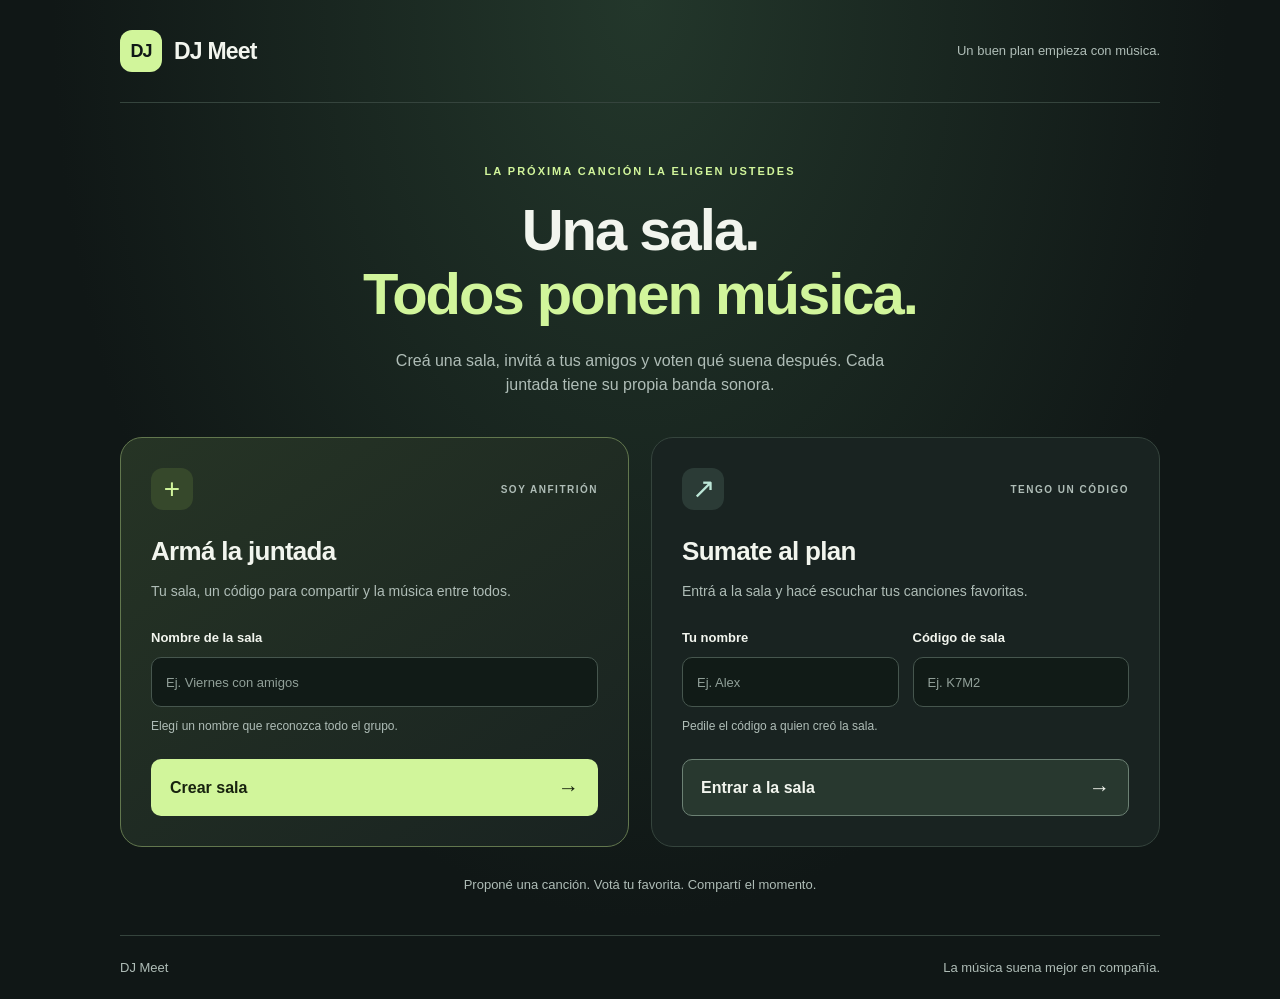
==== index.html @ 81e6794a "se estructuro el proyecto dj-meet, se agrego img para sala.html. asimismo se creo la pagina index y " ====
<!DOCTYPE html>
<html lang="es">
<head>
    <meta charset="UTF-8">
    <meta name="viewport" content="width=device-width, initial-scale=1.0">
    <meta name="theme-color" content="#101716">
    <meta name="description" content="Creá una sala, compartí canciones y elegí con tus amigos qué suena después.">
    <title>DJ Meet — La música la elegimos todos</title>
    <link rel="stylesheet" href="css/estilos.css">
</head>
<body>
    <div class="contenedor">
        <header class="encabezado">
            <a class="marca" href="./" aria-label="DJ Meet, inicio">
                <span class="marca-icono" aria-hidden="true">DJ</span>
                <span>DJ Meet</span>
            </a>
            <span class="lema">Un buen plan empieza con música.</span>
        </header>

        <main>
            <section class="presentacion" aria-labelledby="titulo-principal">
                <p class="etiqueta">LA PRÓXIMA CANCIÓN LA ELIGEN USTEDES</p>
                <h1 id="titulo-principal">Una sala.<br><span>Todos ponen música.</span></h1>
                <p class="descripcion">
                    Creá una sala, invitá a tus amigos y voten qué suena después.
                    Cada juntada tiene su propia banda sonora.
                </p>
            </section>

            <div class="opciones">
                <!-- Formulario para quien organiza la juntada. -->
                <section class="tarjeta tarjeta-crear" aria-labelledby="titulo-crear">
                    <div class="cabecera-tarjeta">
                        <span class="icono-tarjeta" aria-hidden="true">+</span>
                        <span class="identificador">SOY ANFITRIÓN</span>
                    </div>
                    <h2 id="titulo-crear">Armá la juntada</h2>
                    <p class="texto-tarjeta">Tu sala, un código para compartir y la música entre todos.</p>

                    <form class="formulario" id="form-crear-sala">
                        <div class="campo">
                            <label for="nombre-sala">Nombre de la sala</label>
                            <input type="text" id="nombre-sala" name="nombre_sala"
                                placeholder="Ej. Viernes con amigos" maxlength="60" required>
                        </div>
                        <p class="ayuda">Elegí un nombre que reconozca todo el grupo.</p>
                        <!-- Los botones se conectarán con JavaScript más adelante. -->
                        <button class="boton boton-principal" type="button" id="boton-crear">
                            Crear sala <span aria-hidden="true">→</span>
                        </button>
                    </form>
                </section>

                <!-- Formulario para quienes tienen un código de sala. -->
                <section class="tarjeta" aria-labelledby="titulo-unirse">
                    <div class="cabecera-tarjeta">
                        <span class="icono-tarjeta icono-unirse" aria-hidden="true">↗</span>
                        <span class="identificador">TENGO UN CÓDIGO</span>
                    </div>
                    <h2 id="titulo-unirse">Sumate al plan</h2>
                    <p class="texto-tarjeta">Entrá a la sala y hacé escuchar tus canciones favoritas.</p>

                    <form class="formulario" id="form-unirse-sala">
                        <div class="campos-unirse">
                            <div class="campo">
                                <label for="nombre-participante">Tu nombre</label>
                                <input type="text" id="nombre-participante" name="nombre"
                                    placeholder="Ej. Alex" autocomplete="nickname" maxlength="40" required>
                            </div>
                            <div class="campo">
                                <label for="codigo-sala">Código de sala</label>
                                <input type="text" id="codigo-sala" name="codigo"
                                    placeholder="Ej. K7M2" autocomplete="off" spellcheck="false" required>
                            </div>
                        </div>
                        <p class="ayuda">Pedile el código a quien creó la sala.</p>
                        <button class="boton boton-secundario" type="button" id="boton-unirse">
                            Entrar a la sala <span aria-hidden="true">→</span>
                        </button>
                    </form>
                </section>
            </div>

            <p class="nota">Proponé una canción. Votá tu favorita. Compartí el momento.</p>
        </main>

        <footer class="pie">
            <span>DJ Meet</span>
            <span>La música suena mejor en compañía.</span>
        </footer>
    </div>
</body>
</html>
---- css/estilos.css ----
/* Colores y ajustes generales. */
:root {
    color-scheme: dark;
    --fondo: #101716;
    --tarjeta: #192321;
    --texto: #f2f5ee;
    --texto-suave: #afbdb7;
    --acento: #d1f59b;
    --borde: #35443d;
}

* {
    box-sizing: border-box;
}

body {
    margin: 0;
    min-width: 320px;
    min-height: 100vh;
    background: radial-gradient(ellipse at top, #23372b 0%, var(--fondo) 65%);
    color: var(--texto);
    font-family: "Segoe UI", Arial, sans-serif;
    line-height: 1.5;
}

button,
input {
    font: inherit;
}

.contenedor {
    width: min(1040px, calc(100% - 48px));
    margin: 0 auto;
}

/* Encabezado y presentación. */
.encabezado {
    display: flex;
    justify-content: space-between;
    align-items: center;
    gap: 24px;
    padding: 30px 0;
    border-bottom: 1px solid var(--borde);
}

.marca {
    display: inline-flex;
    align-items: center;
    gap: 12px;
    color: var(--texto);
    text-decoration: none;
    font-size: 23px;
    font-weight: 750;
    letter-spacing: -0.8px;
}

.marca-icono {
    display: grid;
    place-items: center;
    width: 42px;
    height: 42px;
    border-radius: 12px;
    background: var(--acento);
    color: var(--fondo);
    font-size: 18px;
    letter-spacing: -1px;
}

.lema,
.pie {
    color: var(--texto-suave);
    font-size: 13px;
}

.presentacion {
    max-width: 740px;
    margin: 0 auto;
    padding: 60px 0 40px;
    text-align: center;
}

.etiqueta {
    margin: 0 0 18px;
    color: var(--acento);
    font-size: 11px;
    font-weight: 700;
    letter-spacing: 2px;
}

h1 {
    margin: 0;
    font-size: clamp(36px, 5.5vw, 58px);
    font-weight: 750;
    line-height: 1.12;
    letter-spacing: -2px;
}

h1 span {
    color: var(--acento);
}

.descripcion {
    max-width: 490px;
    margin: 22px auto 0;
    color: var(--texto-suave);
    font-size: 16px;
}

/* Las dos opciones de la pantalla inicial. */
.opciones {
    display: grid;
    grid-template-columns: repeat(2, minmax(0, 1fr));
    gap: 22px;
}

.tarjeta {
    display: flex;
    flex-direction: column;
    padding: 30px;
    border: 1px solid var(--borde);
    border-radius: 22px;
    background: var(--tarjeta);
}

.tarjeta-crear {
    border-color: #62774e;
    background: linear-gradient(145deg, #263425, var(--tarjeta));
}

.cabecera-tarjeta {
    display: flex;
    align-items: center;
    justify-content: space-between;
    gap: 12px;
    margin-bottom: 22px;
}

.icono-tarjeta {
    display: grid;
    place-items: center;
    width: 42px;
    height: 42px;
    border-radius: 12px;
    background: #36482b;
    color: var(--acento);
    font-size: 28px;
    line-height: 1;
}

.icono-unirse {
    background: #2b3b36;
    color: #bce6d7;
}

.identificador {
    color: var(--texto-suave);
    font-size: 10px;
    font-weight: 700;
    letter-spacing: 1.5px;
}

h2 {
    margin: 0;
    font-size: 26px;
    letter-spacing: -0.7px;
}

.texto-tarjeta {
    margin: 10px 0 26px;
    color: var(--texto-suave);
    font-size: 14px;
}

/* Campos y botones. */
.formulario {
    display: flex;
    flex: 1;
    flex-direction: column;
}

.campos-unirse {
    display: grid;
    grid-template-columns: repeat(2, minmax(0, 1fr));
    gap: 14px;
}

.campo {
    display: flex;
    flex-direction: column;
    gap: 9px;
}

label {
    font-size: 13px;
    font-weight: 600;
}

input {
    width: 100%;
    min-height: 49px;
    padding: 12px 14px;
    border: 1px solid #46564e;
    border-radius: 10px;
    background: #111b17;
    color: var(--texto);
}

input::placeholder {
    color: #91a099;
    font-size: 13px;
}

input:focus-visible,
button:focus-visible,
a:focus-visible {
    outline: 3px solid var(--acento);
    outline-offset: 4px;
}

.ayuda {
    margin: 10px 0 24px;
    color: var(--texto-suave);
    font-size: 12px;
}

.boton {
    display: flex;
    align-items: center;
    justify-content: space-between;
    width: 100%;
    min-height: 50px;
    margin-top: auto;
    padding: 12px 18px;
    border: 1px solid transparent;
    border-radius: 10px;
    font-weight: 700;
    cursor: pointer;
}

.boton span {
    font-size: 21px;
}

.boton-principal {
    background: var(--acento);
    color: #17220e;
}

.boton-principal:hover {
    background: #e0ffb4;
}

.boton-secundario {
    border-color: #6c8174;
    background: #28382f;
    color: var(--texto);
}

.boton-secundario:hover {
    background: #354b3e;
}

.nota {
    margin: 28px 0 40px;
    color: var(--texto-suave);
    font-size: 13px;
    text-align: center;
}

.pie {
    display: flex;
    justify-content: space-between;
    gap: 16px;
    padding: 22px 0;
    border-top: 1px solid var(--borde);
}

/* En celular, las tarjetas se muestran una debajo de la otra. */
@media (max-width: 700px) {
    .contenedor {
        width: calc(100% - 32px);
    }

    .encabezado {
        padding: 22px 0;
    }

    .lema {
        display: none;
    }

    .presentacion {
        padding: 42px 0 30px;
    }

    .etiqueta {
        font-size: 10px;
        letter-spacing: 1px;
    }

    h1 {
        letter-spacing: -1.3px;
    }

    .opciones,
    .campos-unirse {
        grid-template-columns: 1fr;
    }

    .tarjeta {
        padding: 24px;
    }

    .pie {
        flex-direction: column;
        align-items: center;
        gap: 4px;
    }
}

/* Sala: presentación, código y distribución de las columnas. */
.sala-volver {
    color: var(--texto-suave);
    font-size: 13px;
    text-decoration: none;
}

.sala-volver:hover {
    color: var(--acento);
}

.sala-presentacion {
    display: flex;
    align-items: center;
    justify-content: space-between;
    gap: 24px;
    padding: 40px 0 30px;
}

.sala-etiquetas {
    display: flex;
    align-items: center;
    flex-wrap: wrap;
    gap: 12px;
    margin-bottom: 14px;
}

.sala-etiquetas .etiqueta {
    margin: 0;
    letter-spacing: 1.2px;
}

.sala-insignia {
    padding: 4px 10px;
    border: 1px solid var(--borde);
    border-radius: 20px;
    color: var(--texto-suave);
    font-size: 11px;
    white-space: nowrap;
}

.sala h1 {
    font-size: clamp(28px, 4vw, 40px);
    letter-spacing: -1.2px;
}

.sala-presentacion p {
    margin: 12px 0 0;
    color: var(--texto-suave);
    font-size: 14px;
}

.sala-codigo {
    min-width: 150px;
    padding: 14px 24px;
    border: 1px dashed #62774e;
    border-radius: 14px;
    background: #202e22;
    text-align: center;
}

.sala-codigo span {
    display: block;
    color: var(--texto-suave);
    font-size: 10px;
    letter-spacing: 1px;
}

.sala-codigo strong {
    color: var(--acento);
    font-size: 28px;
    letter-spacing: 5px;
}

.sala-columnas {
    display: grid;
    grid-template-columns: minmax(0, 1.5fr) minmax(0, 1fr);
    align-items: start;
    gap: 22px;
}

.sala-principal,
.sala-lateral {
    display: grid;
    min-width: 0;
    gap: 22px;
}

.sala .tarjeta {
    min-width: 0;
    padding: 24px;
}

.sala h2 {
    font-size: 22px;
}

.sala-titulo-seccion {
    display: flex;
    align-items: center;
    justify-content: space-between;
    flex-wrap: wrap;
    gap: 10px;
    margin-bottom: 18px;
}

/* Vista de ejemplo del reproductor. No carga videos todavía. */
.sala-video {
    display: flex;
    flex-direction: column;
    align-items: center;
    justify-content: center;
    gap: 14px;
    aspect-ratio: 16 / 9;
    min-height: 230px;
    padding: 22px;
    border: 1px solid #364b3b;
    border-radius: 14px;
    background: radial-gradient(ellipse at top right, #466240, #111a15 70%);
    text-align: center;
}

.sala-video-etiqueta {
    color: #c1cfbf;
    font-size: 9px;
    letter-spacing: 2px;
}

.sala-disco {
    display: grid;
    place-items: center;
    width: 110px;
    height: 110px;
    border: 2px solid #405440;
    border-radius: 50%;
    background: repeating-radial-gradient(circle, #101713 0 5px, #263329 6px 7px);
    box-shadow: 0 12px 30px #080d0966;
}

.sala-disco span {
    display: grid;
    place-items: center;
    width: 38px;
    height: 38px;
    border-radius: 50%;
    background: var(--acento);
    color: var(--fondo);
    font-size: 13px;
    font-weight: 750;
}

.sala-video p {
    margin: 0;
    color: #d6e3cf;
    font-size: 12px;
}

.sala-tema-actual {
    display: flex;
    align-items: center;
    justify-content: space-between;
    gap: 16px;
    padding: 22px 0;
}

.sala-tema-actual .etiqueta {
    margin: 0 0 7px;
    font-size: 9px;
    letter-spacing: 1.2px;
}

.sala-tema-actual h3 {
    margin: 0;
    font-size: 21px;
    letter-spacing: -0.4px;
}

.sala-tema-actual p:last-child {
    margin: 5px 0 0;
    color: var(--texto-suave);
    font-size: 12px;
}

.imagen-tocadisco{
    width:140px;
    max-width:100%;
    height:auto;
    display:block;
    filter: invert(1);
    mix-blend-mode: screen;
}

.sala-icono-musica {
    color: var(--acento);
    font-size: 34px;
}

.sala-controles {
    display: grid;
    grid-template-columns: 1fr 1fr;
    gap: 12px;
}

.sala-controles .boton {
    font-size: 13px;
}

/* Cola de canciones y botones de voto. */
.sala-cantidad,
.sala-texto-suave {
    color: var(--texto-suave);
    font-size: 12px;
}

.sala-texto-suave {
    margin: -8px 0 10px;
}

.sala-lista {
    margin: 0;
    padding: 0;
    list-style: none;
}

.sala-cancion {
    display: flex;
    align-items: center;
    gap: 14px;
    padding: 18px 0;
    border-bottom: 1px solid var(--borde);
}

.sala-cancion:last-child {
    padding-bottom: 0;
    border-bottom: 0;
}

.sala-portada {
    display: grid;
    flex-shrink: 0;
    place-items: center;
    width: 48px;
    height: 48px;
    border-radius: 10px;
    font-size: 13px;
    font-weight: 700;
}

.sala-portada-uno {
    background: #484131;
    color: #f0dcae;
}

.sala-portada-dos {
    background: #374a46;
    color: #bce6d7;
}

.sala-portada-tres {
    background: #43394d;
    color: #decbf0;
}

.sala-datos-cancion {
    flex: 1;
    min-width: 0;
    overflow-wrap: anywhere;
}

.sala-datos-cancion h3 {
    margin: 0;
    font-size: 14px;
}

.sala-datos-cancion p {
    margin: 3px 0;
    color: var(--texto-suave);
    font-size: 12px;
}

.sala-datos-cancion small {
    color: var(--texto-suave);
    font-size: 10px;
}

.sala-votar {
    flex-shrink: 0;
    min-width: 52px;
    min-height: 44px;
    padding: 8px;
    border: 1px solid #526747;
    border-radius: 10px;
    background: #293725;
    color: var(--acento);
    font-weight: 700;
    cursor: pointer;
}

.sala-votar:hover {
    background: #394b31;
}

/* Formulario lateral y breve guía de uso. */
.sala-formulario {
    gap: 18px;
}

.sala-formulario .boton {
    margin-top: 6px;
    font-size: 13px;
}

.sala-guia {
    padding: 4px 8px;
}

.sala-guia h2 {
    font-size: 16px;
    letter-spacing: -0.3px;
}

.sala-guia ol {
    margin: 16px 0 0;
    padding-left: 20px;
    color: var(--texto-suave);
    font-size: 12px;
}

.sala-guia li {
    margin-bottom: 12px;
    padding-left: 6px;
}

.sala-guia strong {
    color: var(--texto);
}

@media (max-width: 800px) {
    .sala-columnas {
        grid-template-columns: 1fr;
    }
}

@media (max-width: 500px) {
    .sala-presentacion {
        flex-direction: column;
        align-items: stretch;
        padding-top: 28px;
    }

    .sala-codigo {
        display: flex;
        align-items: center;
        justify-content: space-between;
        gap: 12px;
    }

    .sala .tarjeta {
        padding: 18px;
    }

    .sala-controles .boton {
        padding: 10px 12px;
    }

    .sala-cancion {
        gap: 10px;
    }

    .sala-portada {
        width: 40px;
        height: 40px;
    }
}
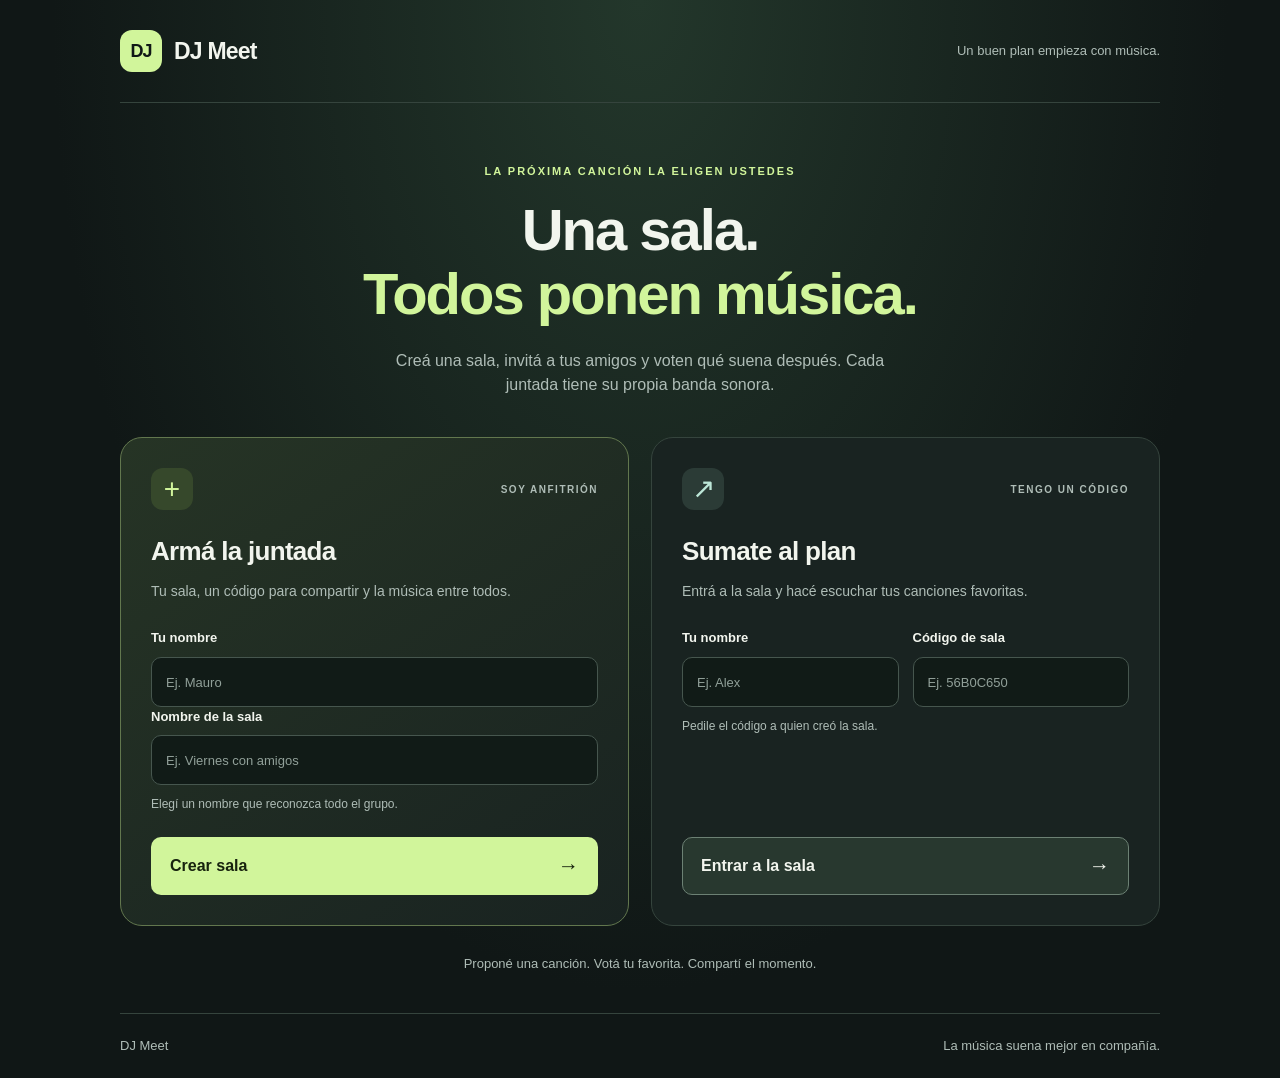
==== commit 2d792a39: "se crearon apis tanto get como post, para poder crear y consultar salas, participantes etc. en la cr" ====
--- a/index.html
+++ b/index.html
@@ -7,6 +7,7 @@
     <meta name="description" content="Creá una sala, compartí canciones y elegí con tus amigos qué suena después.">
     <title>DJ Meet — La música la elegimos todos</title>
     <link rel="stylesheet" href="css/estilos.css">
+    <script src="js/inicio.js" defer></script>
 </head>
 <body>
     <div class="contenedor">
@@ -38,7 +39,12 @@
                     <h2 id="titulo-crear">Armá la juntada</h2>
                     <p class="texto-tarjeta">Tu sala, un código para compartir y la música entre todos.</p>
 
-                    <form class="formulario" id="form-crear-sala">
+                    <form class="formulario" id="form-crear-sala" action="api/salas.php" method="post">
+                        <div class="campo">
+                            <label for="nombre-anfitrion">Tu nombre</label>
+                            <input type="text" id="nombre-anfitrion" name="nombre_anfitrion"
+                                placeholder="Ej. Mauro" autocomplete="nickname" maxlength="40" required>
+                        </div>
                         <div class="campo">
                             <label for="nombre-sala">Nombre de la sala</label>
                             <input type="text" id="nombre-sala" name="nombre_sala"
@@ -46,7 +52,7 @@
                         </div>
                         <p class="ayuda">Elegí un nombre que reconozca todo el grupo.</p>
                         <!-- Los botones se conectarán con JavaScript más adelante. -->
-                        <button class="boton boton-principal" type="button" id="boton-crear">
+                        <button class="boton boton-principal" type="submit" id="boton-crear">
                             Crear sala <span aria-hidden="true">→</span>
                         </button>
                     </form>
@@ -61,7 +67,7 @@
                     <h2 id="titulo-unirse">Sumate al plan</h2>
                     <p class="texto-tarjeta">Entrá a la sala y hacé escuchar tus canciones favoritas.</p>
 
-                    <form class="formulario" id="form-unirse-sala">
+                    <form class="formulario" id="form-unirse-sala" action="api/participantes.php" method="post">
                         <div class="campos-unirse">
                             <div class="campo">
                                 <label for="nombre-participante">Tu nombre</label>
@@ -71,11 +77,11 @@
                             <div class="campo">
                                 <label for="codigo-sala">Código de sala</label>
                                 <input type="text" id="codigo-sala" name="codigo"
-                                    placeholder="Ej. K7M2" autocomplete="off" spellcheck="false" required>
+                                    placeholder="Ej. 56B0C650" maxlength="8" autocomplete="off" spellcheck="false" required>
                             </div>
                         </div>
                         <p class="ayuda">Pedile el código a quien creó la sala.</p>
-                        <button class="boton boton-secundario" type="button" id="boton-unirse">
+                        <button class="boton boton-secundario" type="submit" id="boton-unirse">
                             Entrar a la sala <span aria-hidden="true">→</span>
                         </button>
                     </form>
